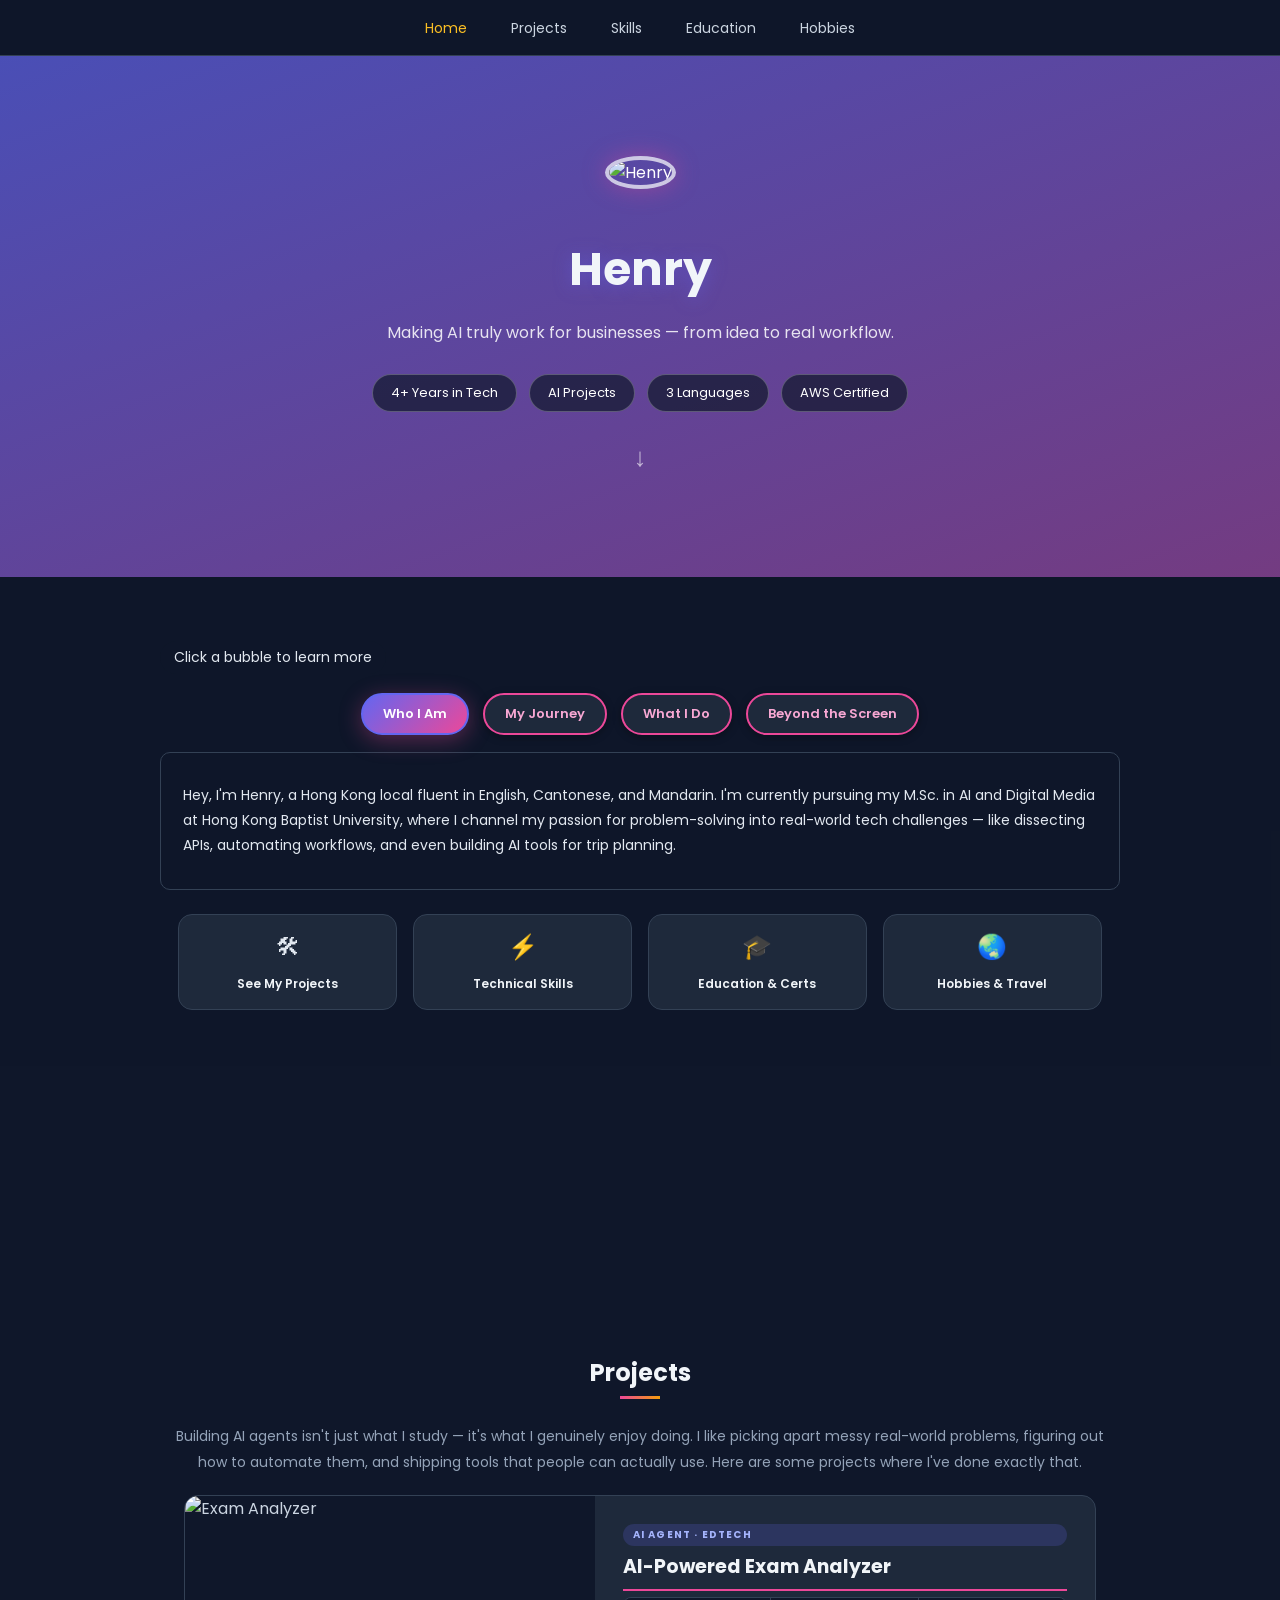
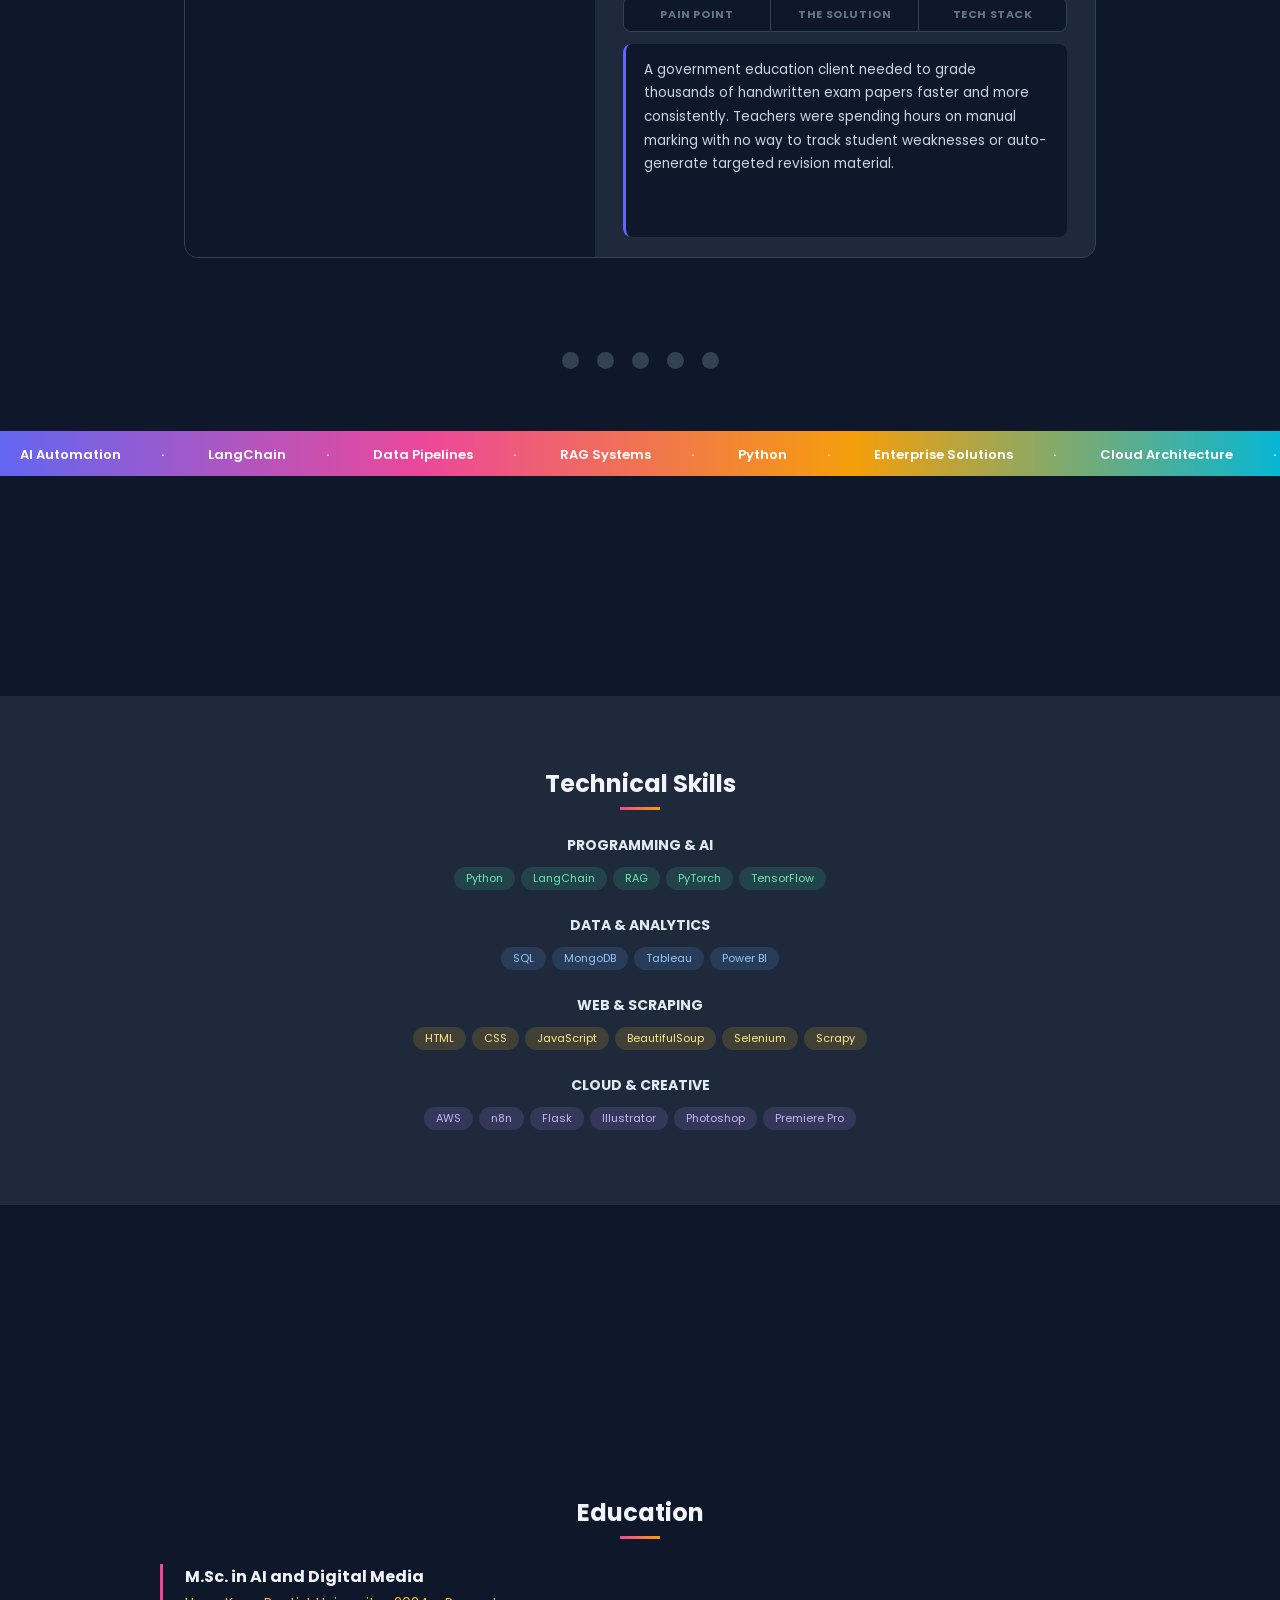
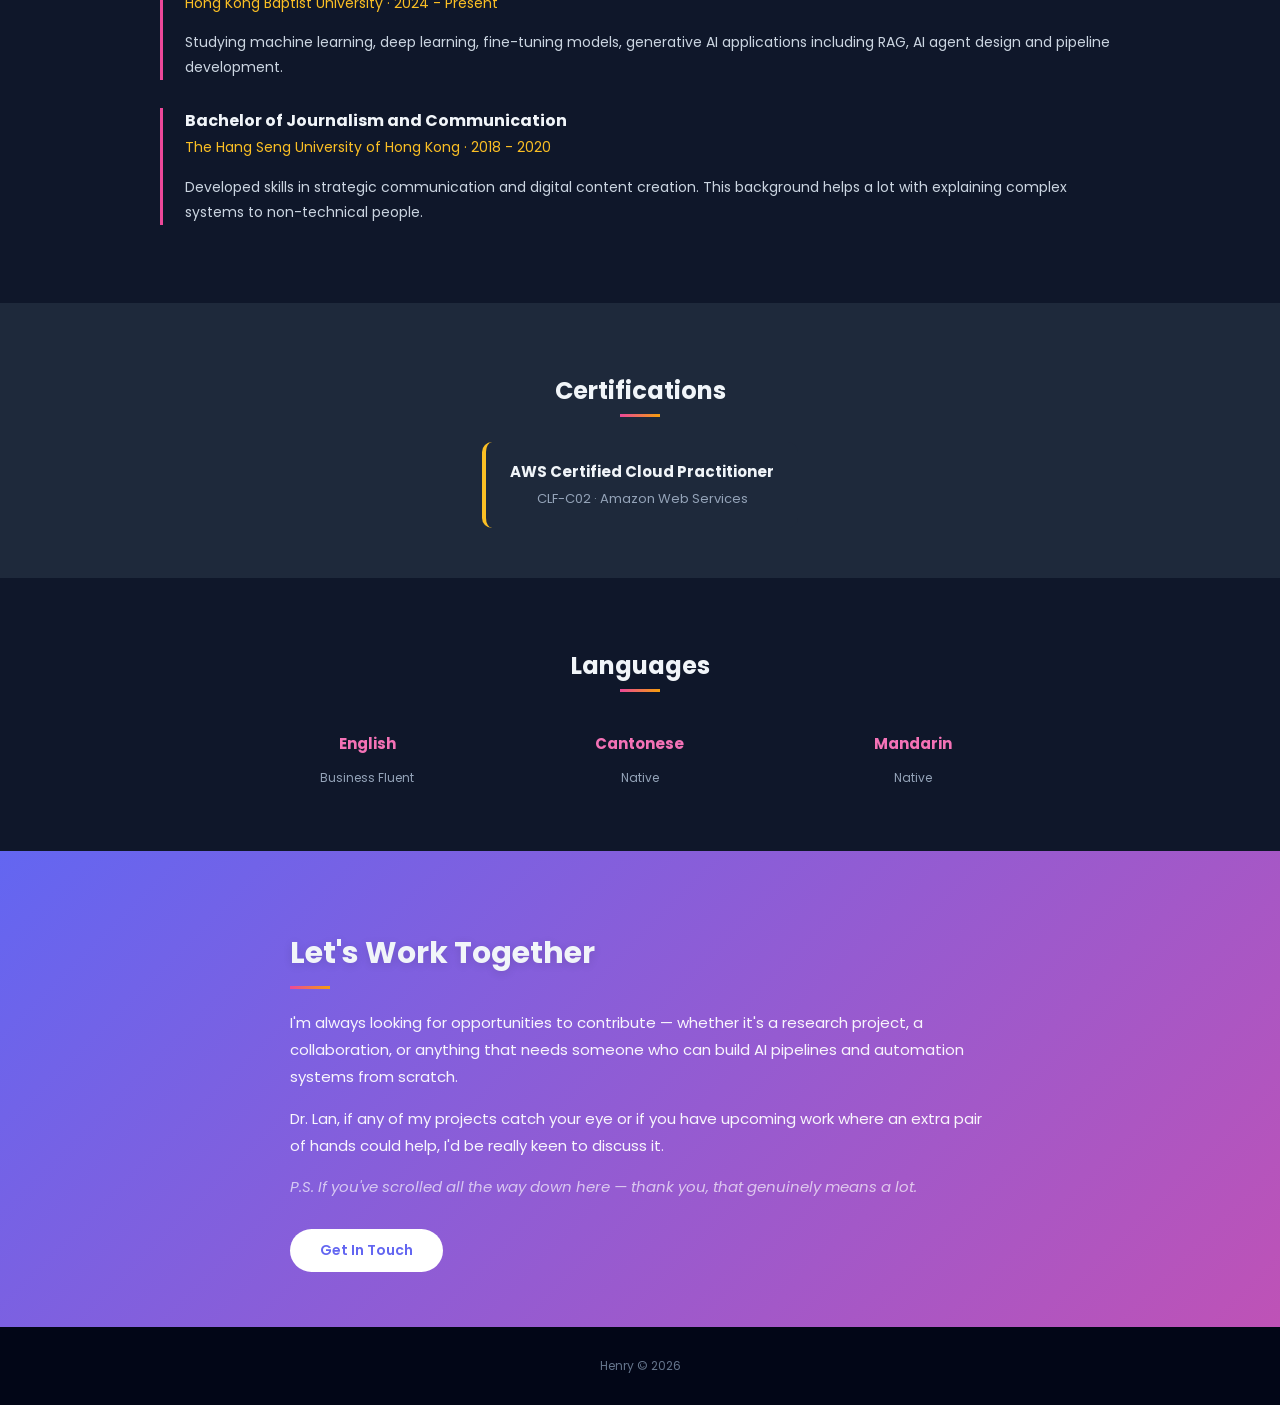
==== index.html @ e1df0054 "Add files via upload" ====
<!DOCTYPE html>
<html lang="en">
<head>
    <meta charset="UTF-8">
    <meta name="viewport" content="width=device-width, initial-scale=1.0">
    <title>Henry - Portfolio</title>
    <link rel="stylesheet" href="https://fonts.googleapis.com/css?family=Poppins:400,600">
    <link rel="stylesheet" href="style.css">
</head>
<body>

<nav class="topnav">
    <a href="#top" class="active">Home</a>
    <a href="#projects">Projects</a>
    <a href="#skills">Skills</a>
    <a href="#education">Education</a>
    <a href="hobby.html">Hobbies</a>
</nav>

<div class="hero" id="top">
    <video autoplay muted loop playsinline class="hero-video">
        <source src="https://assets.mixkit.co/videos/31534/31534-720.mp4" type="video/mp4">
    </video>
    <div class="hero-overlay">
        <img src="images/profile.png" alt="Henry" class="hero-photo slide-up">
        <h1 class="slide-up">Henry</h1>
        <p class="tagline slide-up delay-1">Making AI truly work for businesses &mdash; from idea to real workflow.</p>
        <div class="hero-stats slide-up delay-2">
            <span>4+ Years in Tech</span>
            <span>AI Projects</span>
            <span>3 Languages</span>
            <span>AWS Certified</span>
        </div>
        <div class="scroll-hint slide-up delay-2">&darr;</div>
    </div>
</div>

<div class="section about-bg" style="background-image: url('images/okinawa-ocean-hd.jpg')">
    <div class="wrap">
        <p class="about-hint">Click a bubble to learn more</p>

        <input type="radio" name="about-tab" id="tab-who" checked class="about-radio">
        <input type="radio" name="about-tab" id="tab-journey" class="about-radio">
        <input type="radio" name="about-tab" id="tab-now" class="about-radio">
        <input type="radio" name="about-tab" id="tab-travel" class="about-radio">

        <div class="about-bubbles">
            <label for="tab-who" class="about-bubble">Who I Am</label>
            <label for="tab-journey" class="about-bubble">My Journey</label>
            <label for="tab-now" class="about-bubble">What I Do</label>
            <label for="tab-travel" class="about-bubble">Beyond the Screen</label>
        </div>

        <div class="about-panels">
            <div class="about-panel" id="panel-who">
                <p>Hey, I'm Henry, a Hong Kong local fluent in English, Cantonese, and
                Mandarin. I'm currently pursuing my M.Sc. in AI and Digital Media at Hong
                Kong Baptist University, where I channel my passion for problem-solving into
                real-world tech challenges &mdash; like dissecting APIs, automating workflows,
                and even building AI tools for trip planning.</p>
            </div>
            <div class="about-panel" id="panel-journey">
                <p>I started my career in digital marketing, spending several years
                working on campaigns, data analytics, and content strategy. But somewhere
                along the way, I realised the part I enjoyed most wasn't the marketing
                itself &mdash; it was the data, the automation, and the tools behind it.</p>
                <p>That curiosity turned into a real passion. I decided to make the switch
                and committed to studying tech seriously. I taught myself Python, started
                building data pipelines and chatbots, and eventually moved into roles where
                I was developing automation tools, API integrations, and LLM-based systems
                for real businesses. It wasn't an easy transition, but it felt right.</p>
            </div>
            <div class="about-panel" id="panel-now">
                <p>Today, I focus on making AI actually work inside businesses &mdash; not just
                prototypes that look good in a demo, but real tools that fit into existing
                workflows. I have hands-on experience with multi-source data acquisition,
                API orchestration, RAG pipelines, and deploying at scale on the cloud.</p>
            </div>
            <div class="about-panel" id="panel-travel">
                <p>Travelling is one of the things that keeps me going. I love getting
                lost in a new city, trying food I can't pronounce, and just soaking in how
                different life looks somewhere else. I've explored Paris, London, Okinawa,
                and cities all across Japan &mdash; each trip gives me a fresh perspective
                and honestly, some of my best project ideas have hit me while wandering
                around a place I've never been before.</p>
            </div>
        </div>

        <div class="quick-links">
            <a href="#projects" class="quick-link">
                <span class="quick-icon">&#128736;</span>
                <span class="quick-title">See My Projects</span>
            </a>
            <a href="#skills" class="quick-link">
                <span class="quick-icon">&#9889;</span>
                <span class="quick-title">Technical Skills</span>
            </a>
            <a href="#education" class="quick-link">
                <span class="quick-icon">&#127891;</span>
                <span class="quick-title">Education &amp; Certs</span>
            </a>
            <a href="hobby.html" class="quick-link">
                <span class="quick-icon">&#127759;</span>
                <span class="quick-title">Hobbies &amp; Travel</span>
            </a>
        </div>
    </div>
</div>

<div class="parallax" style="background-image: url('images/okinawa-ocean-hd.jpg')"></div>

<div class="section" id="projects">
    <div class="wrap">
        <h2>Projects</h2>
        <div class="line"></div>
        <p style="text-align: center; margin-bottom: 20px; color: #94a3b8;">Building AI agents isn't just what I study &mdash; it's what I genuinely enjoy doing.
        I like picking apart messy real-world problems, figuring out how to automate them, and
        shipping tools that people can actually use. Here are some projects where I've done exactly that.</p>

        <input type="radio" name="proj" id="proj-1" class="slide-radio">
        <input type="radio" name="proj" id="proj-2" class="slide-radio">
        <input type="radio" name="proj" id="proj-3" class="slide-radio">
        <input type="radio" name="proj" id="proj-4" class="slide-radio">
        <input type="radio" name="proj" id="proj-5" class="slide-radio">

        <div class="slider-wrap">
            <div class="slider-track">

                <div class="slide">
                    <div class="slide-inner">
                        <img src="images/project-exam.png" class="slide-img" alt="Exam Analyzer">
                        <div class="slide-text">
                            <span class="proj-category cat-agent">AI Agent &middot; EdTech</span>
                            <h3>AI-Powered Exam Analyzer</h3>
                            <input type="radio" name="exam-part" id="exam-p1" class="part-radio">
                            <input type="radio" name="exam-part" id="exam-p2" class="part-radio">
                            <input type="radio" name="exam-part" id="exam-p3" class="part-radio">
                            <div class="part-tabs">
                                <label for="exam-p1" class="part-tab">Pain Point</label>
                                <label for="exam-p2" class="part-tab">The Solution</label>
                                <label for="exam-p3" class="part-tab">Tech Stack</label>
                            </div>
                            <div class="part-wrap">
                                <div class="part-track">
                                    <div class="part-slide"><p>A government education client needed to grade thousands of handwritten exam papers faster and more consistently. Teachers were spending hours on manual marking with no way to track student weaknesses or auto-generate targeted revision material.</p></div>
                                    <div class="part-slide"><p>Built a multi-agent pipeline using Llama 3.2 Vision for OCR on handwritten answers and NVIDIA Nemotron for reasoning-based rubric evaluation. Designed a RAG retrieval layer with ChromaDB and LangChain to power a question generator that uses K-means clustering (scikit-learn) to identify weak topics and produce personalised remedial papers automatically via a Streamlit dashboard.</p></div>
                                    <div class="part-slide"><div class="pill-list"><span class="pill">Python</span><span class="pill">Nemotron</span><span class="pill">Llama 3.2 Vision</span><span class="pill">LangChain</span><span class="pill">ChromaDB</span><span class="pill">scikit-learn</span><span class="pill">Streamlit</span></div></div>
                                </div>
                            </div>
                        </div>
                    </div>
                </div>

                <div class="slide">
                    <div class="slide-inner">
                        <img src="images/project-ads.png" class="slide-img" alt="Ad Platform">
                        <div class="slide-text">
                            <span class="proj-category cat-data">RAG Chatbot &middot; MarTech</span>
                            <h3>Ad Intelligence Platform</h3>
                            <input type="radio" name="ads-part" id="ads-p1" class="part-radio">
                            <input type="radio" name="ads-part" id="ads-p2" class="part-radio">
                            <input type="radio" name="ads-part" id="ads-p3" class="part-radio">
                            <div class="part-tabs">
                                <label for="ads-p1" class="part-tab">Pain Point</label>
                                <label for="ads-p2" class="part-tab">The Solution</label>
                                <label for="ads-p3" class="part-tab">Tech Stack</label>
                            </div>
                            <div class="part-wrap">
                                <div class="part-track">
                                    <div class="part-slide"><p>A digital marketing team was spending hours manually pulling campaign reports from Meta Ads Manager. They had no quick way to check performance, compare week-over-week metrics, or get alerted when a campaign started underperforming.</p></div>
                                    <div class="part-slide"><p>Built a Flask-based chatbot powered by Llama 3.1 that lets marketers query ad data in plain English. APScheduler fetches from Meta's Graph API on a recurring schedule, ChromaDB stores and indexes the data, and NVIDIA Reranker sharpens retrieval accuracy. Integrated n8n for workflow orchestration and a Telegram bot via python-telegram-bot for real-time alerts when KPIs cross thresholds.</p></div>
                                    <div class="part-slide"><div class="pill-list"><span class="pill">Python</span><span class="pill">Flask</span><span class="pill">Llama 3.1</span><span class="pill">ChromaDB</span><span class="pill">APScheduler</span><span class="pill">Meta Graph API</span><span class="pill">n8n</span><span class="pill">Telegram Bot</span><span class="pill">NVIDIA Reranker</span></div></div>
                                </div>
                            </div>
                        </div>
                    </div>
                </div>

                <div class="slide">
                    <div class="slide-inner">
                        <img src="images/project-travel.png" class="slide-img" alt="Travel Planner">
                        <div class="slide-text">
                            <span class="proj-category cat-app">AI Agent &middot; Travel</span>
                            <h3>AI Travel Planner</h3>
                            <input type="radio" name="travel-part" id="travel-p1" class="part-radio">
                            <input type="radio" name="travel-part" id="travel-p2" class="part-radio">
                            <input type="radio" name="travel-part" id="travel-p3" class="part-radio">
                            <div class="part-tabs">
                                <label for="travel-p1" class="part-tab">Pain Point</label>
                                <label for="travel-p2" class="part-tab">The Solution</label>
                                <label for="travel-p3" class="part-tab">Tech Stack</label>
                            </div>
                            <div class="part-wrap">
                                <div class="part-track">
                                    <div class="part-slide"><p>Travellers planning multi-city trips had to juggle transport schedules, weather forecasts, cultural events, and personal preferences across dozens of tabs &mdash; an overwhelming and error-prone process with no unified tool to bring it all together.</p></div>
                                    <div class="part-slide"><p>Built a Streamlit-based AI planner with a LangChain ReAct agent and OpenAI GPT-4o that auto-pulls real-time data from Google Maps API, OpenWeatherMap, and Skyscanner. BeautifulSoup scrapes local blogs for hidden tips. A ChromaDB-backed RAG workflow stores user preferences and refines itineraries through multi-turn chat. Born from my own love of travel.</p></div>
                                    <div class="part-slide"><div class="pill-list"><span class="pill">Python</span><span class="pill">LangChain ReAct</span><span class="pill">GPT-4o</span><span class="pill">Google Maps API</span><span class="pill">OpenWeatherMap</span><span class="pill">ChromaDB</span><span class="pill">Streamlit</span><span class="pill">BeautifulSoup</span></div></div>
                                </div>
                            </div>
                        </div>
                    </div>
                </div>

                <div class="slide">
                    <div class="slide-inner">
                        <img src="images/project-market.png" class="slide-img" alt="Market Engine">
                        <div class="slide-text">
                            <span class="proj-category cat-pipeline">Data Pipeline &middot; Analytics</span>
                            <h3>Market Intelligence Engine</h3>
                            <input type="radio" name="market-part" id="market-p1" class="part-radio">
                            <input type="radio" name="market-part" id="market-p2" class="part-radio">
                            <input type="radio" name="market-part" id="market-p3" class="part-radio">
                            <div class="part-tabs">
                                <label for="market-p1" class="part-tab">Pain Point</label>
                                <label for="market-p2" class="part-tab">The Solution</label>
                                <label for="market-p3" class="part-tab">Tech Stack</label>
                            </div>
                            <div class="part-wrap">
                                <div class="part-track">
                                    <div class="part-slide"><p>A product team needed to track fast-moving consumer trends across social media, forums, and news &mdash; but manually monitoring dozens of sources produced unstructured noise that was impossible to act on in time.</p></div>
                                    <div class="part-slide"><p>Built a parallel monitoring engine using Python asyncio and ThreadPool to fetch from 7 sources including Reddit (PRAW), Google Trends (pytrends), and news RSS feeds. An LLM-based NER pipeline (spaCy + GPT-4o) extracts entities, FAISS handles semantic deduplication via cosine similarity, and a custom TF-IDF ranking algorithm surfaces actionable insights into a Streamlit dashboard with scheduled Slack/email digests.</p></div>
                                    <div class="part-slide"><div class="pill-list"><span class="pill">Python</span><span class="pill">asyncio</span><span class="pill">PRAW (Reddit)</span><span class="pill">pytrends</span><span class="pill">spaCy</span><span class="pill">GPT-4o</span><span class="pill">FAISS</span><span class="pill">Streamlit</span><span class="pill">Slack API</span></div></div>
                                </div>
                            </div>
                        </div>
                    </div>
                </div>

                <div class="slide">
                    <div class="slide-inner">
                        <img src="images/project-handwriting.png" class="slide-img" alt="Handwriting Analyzer">
                        <div class="slide-text">
                            <span class="proj-category cat-agent">AI Agent &middot; EdTech</span>
                            <h3>Chinese Handwriting Analyzer</h3>
                            <input type="radio" name="hw-part" id="hw-p1" class="part-radio">
                            <input type="radio" name="hw-part" id="hw-p2" class="part-radio">
                            <input type="radio" name="hw-part" id="hw-p3" class="part-radio">
                            <div class="part-tabs">
                                <label for="hw-p1" class="part-tab">Pain Point</label>
                                <label for="hw-p2" class="part-tab">The Solution</label>
                                <label for="hw-p3" class="part-tab">Tech Stack</label>
                            </div>
                            <div class="part-wrap">
                                <div class="part-track">
                                    <div class="part-slide"><p>Teachers grading Traditional Chinese handwritten compositions spend hours identifying character errors manually. Existing OCR tools struggle with shape-similar characters (e.g. &#26410;/&#26411;, &#24049;/&#24050;/&#24051;) and provide inconsistent results across runs &mdash; making them unreliable for formal grading.</p></div>
                                    <div class="part-slide"><p>Built an end-to-end pipeline using PaddleOCR v5 with OpenCV preprocessing for layout detection and character recognition (93.29% accuracy). Fine-tuned a ResNet34 CNN with Center Loss on 79,760 synthetic images as a second-pass visual verifier for shape-similar characters (81.6% accuracy). Integrated GPT-4.1 API for context-aware spelling correction with batched validation, cutting API calls by 80% and RAM from ~553 MB to ~192 MB. Deterministic grading via temperature=0 ensures reproducible results. Generates PDF reports with teacher feedback.</p></div>
                                    <div class="part-slide"><div class="pill-list"><span class="pill">Python</span><span class="pill">PaddleOCR v5</span><span class="pill">PyTorch</span><span class="pill">ResNet34</span><span class="pill">OpenCV</span><span class="pill">GPT-4.1</span><span class="pill">Streamlit</span><span class="pill">FastAPI</span><span class="pill">ReportLab</span></div></div>
                                </div>
                            </div>
                        </div>
                    </div>
                </div>

            </div>
        </div>

        <div class="slider-dots">
            <label for="proj-1" class="dot"></label>
            <label for="proj-2" class="dot"></label>
            <label for="proj-3" class="dot"></label>
            <label for="proj-4" class="dot"></label>
            <label for="proj-5" class="dot"></label>
        </div>
    </div>
</div>

<div class="marquee">
    <div class="marquee-track">
        <span>AI Automation</span><span>&middot;</span>
        <span>LangChain</span><span>&middot;</span>
        <span>Data Pipelines</span><span>&middot;</span>
        <span>RAG Systems</span><span>&middot;</span>
        <span>Python</span><span>&middot;</span>
        <span>Enterprise Solutions</span><span>&middot;</span>
        <span>Cloud Architecture</span><span>&middot;</span>
        <span>AI Automation</span><span>&middot;</span>
        <span>LangChain</span><span>&middot;</span>
        <span>Data Pipelines</span><span>&middot;</span>
        <span>RAG Systems</span><span>&middot;</span>
        <span>Python</span><span>&middot;</span>
        <span>Enterprise Solutions</span><span>&middot;</span>
        <span>Cloud Architecture</span><span>&middot;</span>
    </div>
</div>

<div class="parallax" style="background-image: url('images/japan-garden-hd.jpg')"></div>

<div class="section section-dark" id="skills">
    <div class="wrap">
        <h2>Technical Skills</h2>
        <div class="line"></div>
        <div class="skill-group">
            <h3>Programming & AI</h3>
            <span class="pill green">Python</span>
            <span class="pill green">LangChain</span>
            <span class="pill green">RAG</span>
            <span class="pill green">PyTorch</span>
            <span class="pill green">TensorFlow</span>
        </div>
        <div class="skill-group">
            <h3>Data & Analytics</h3>
            <span class="pill blue">SQL</span>
            <span class="pill blue">MongoDB</span>
            <span class="pill blue">Tableau</span>
            <span class="pill blue">Power BI</span>
        </div>
        <div class="skill-group">
            <h3>Web & Scraping</h3>
            <span class="pill amber">HTML</span>
            <span class="pill amber">CSS</span>
            <span class="pill amber">JavaScript</span>
            <span class="pill amber">BeautifulSoup</span>
            <span class="pill amber">Selenium</span>
            <span class="pill amber">Scrapy</span>
        </div>
        <div class="skill-group">
            <h3>Cloud & Creative</h3>
            <span class="pill purple">AWS</span>
            <span class="pill purple">n8n</span>
            <span class="pill purple">Flask</span>
            <span class="pill purple">Illustrator</span>
            <span class="pill purple">Photoshop</span>
            <span class="pill purple">Premiere Pro</span>
        </div>
    </div>
</div>

<div class="parallax" style="background-image: url('images/tower-bridge-hd.jpg')"></div>

<div class="section" id="education">
    <div class="wrap">
        <h2>Education</h2>
        <div class="line"></div>
        <div class="timeline-item">
            <h3>M.Sc. in AI and Digital Media</h3>
            <p class="time">Hong Kong Baptist University &middot; 2024 - Present</p>
            <p>Studying machine learning, deep learning, fine-tuning models, generative AI
            applications including RAG, AI agent design and pipeline development.</p>
        </div>
        <div class="timeline-item">
            <h3>Bachelor of Journalism and Communication</h3>
            <p class="time">The Hang Seng University of Hong Kong &middot; 2018 - 2020</p>
            <p>Developed skills in strategic communication and digital content creation. This
            background helps a lot with explaining complex systems to non-technical people.</p>
        </div>
    </div>
</div>

<div class="section section-dark">
    <div class="wrap">
        <h2>Certifications</h2>
        <div class="line"></div>
        <div style="text-align: center">
            <div class="cert-card">
                <h3>AWS Certified Cloud Practitioner</h3>
                <p>CLF-C02 &middot; Amazon Web Services</p>
            </div>
        </div>
    </div>
</div>

<div class="section">
    <div class="wrap">
        <h2>Languages</h2>
        <div class="line"></div>
        <div class="lang-row">
            <div class="lang-item">
                <h3>English</h3>
                <p>Business Fluent</p>
            </div>
            <div class="lang-item">
                <h3>Cantonese</h3>
                <p>Native</p>
            </div>
            <div class="lang-item">
                <h3>Mandarin</h3>
                <p>Native</p>
            </div>
        </div>
    </div>
</div>

<div class="contact-section">
    <div class="contact-inner">
        <h2>Let's Work Together</h2>
        <div class="line"></div>
        <p>I'm always looking for opportunities to contribute &mdash; whether it's a research
        project, a collaboration, or anything that needs someone who can build AI pipelines
        and automation systems from scratch.</p>
        <p>Dr. Lan, if any of my projects catch your eye or if you have upcoming work
        where an extra pair of hands could help, I'd be really keen to discuss it.</p>
        <p class="thanks-note">P.S. If you've scrolled all the way down here &mdash; thank you, that genuinely means a lot.</p>
        <a href="mailto:24491829@life.hkbu.edu.hk" class="cta-btn">Get In Touch</a>
    </div>
</div>

<footer class="footer">
    <p>Henry &copy; 2026</p>
</footer>

</body>
</html>
---- style.css ----
html {
    scroll-behavior: smooth;
}

body {
    font-family: 'Poppins', sans-serif;
    margin: 0;
    background-color: #0f172a;
    color: #cbd5e1;
}

h1, h2, h3 {
    color: #f1f5f9;
}

a {
    color: #f472b6;
}

@keyframes fadeInUp {
    from { opacity: 0; transform: translateY(20px); }
    to { opacity: 1; transform: translateY(0); }
}

@keyframes gradient-shift {
    0% { background-position: 0% 50%; }
    50% { background-position: 100% 50%; }
    100% { background-position: 0% 50%; }
}


.topnav {
    position: sticky;
    top: 0;
    background: rgba(15,23,42,0.95);
    text-align: center;
    padding: 15px 0;
    z-index: 10;
    border-bottom: 1px solid #334155;
}

.topnav a {
    color: #cbd5e1;
    text-decoration: none;
    padding: 10px 20px;
    font-size: 14px;
    transition: 0.3s;
}

.topnav a:hover {
    color: #f472b6;
}

.topnav a.active {
    color: #fbbf24;
}

.hero {
    position: relative;
    overflow: hidden;
}

.hero-video {
    position: absolute;
    top: 0;
    left: 0;
    width: 100%;
    height: 100%;
    object-fit: cover;
}

.hero-overlay {
    position: relative;
    background: linear-gradient(160deg, rgba(99,102,241,0.7), rgba(236,72,153,0.55), rgba(245,158,11,0.4));
    background-size: 300% 300%;
    animation: gradient-shift 8s ease infinite;
    text-align: center;
    padding: 100px 30px;
    color: #fff;
}

.hero-photo {
    width: 120px;
    height: 120px;
    border-radius: 50%;
    object-fit: cover;
    border: 4px solid rgba(255,255,255,0.7);
    box-shadow: 0 0 25px rgba(236,72,153,0.4);
    margin-bottom: 15px;
}

.hero h1 {
    font-size: 46px;
    margin-bottom: 5px;
    text-shadow: 0 2px 18px rgba(99,102,241,0.4);
}

.hero .tagline {
    font-size: 16px;
    color: rgba(255,255,255,0.85);
    margin-bottom: 25px;
}

.hero-stats span {
    display: inline-block;
    background-color: rgba(15,23,42,0.7);
    color: #fff;
    padding: 8px 18px;
    border-radius: 20px;
    font-size: 13px;
    margin: 4px;
    border: 1px solid rgba(255,255,255,0.25);
    transition: 0.3s;
}

.hero-stats span:hover {
    background-color: rgba(236,72,153,0.6);
    transform: translateY(-2px);
}

@keyframes slide-up {
    from { transform: translateY(35px); opacity: 0; }
    to { transform: translateY(0); opacity: 1; }
}

@keyframes bounce-down {
    0%, 100% { transform: translateY(0); }
    50% { transform: translateY(10px); }
}

.scroll-hint {
    display: inline-block;
    margin-top: 22px;
    font-size: 26px;
    color: rgba(255,255,255,0.6);
    animation: bounce-down 1.8s ease-in-out infinite;
}

.quick-links {
    text-align: center;
    margin-top: 18px;
}

.quick-link {
    display: inline-block;
    background: #1e293b;
    border: 1px solid #334155;
    border-radius: 14px;
    padding: 14px 22px;
    margin: 6px;
    text-align: center;
    text-decoration: none;
    color: #e2e8f0;
    transition: 0.3s;
    vertical-align: top;
    width: 18%;
}

.quick-link:hover {
    transform: translateY(-4px);
    box-shadow: 0 8px 24px rgba(236,72,153,0.2);
    border-color: #ec4899;
    color: #f472b6;
}

.quick-icon {
    display: block;
    font-size: 24px;
    margin-bottom: 6px;
}

.quick-title {
    font-size: 12px;
    color: #f1f5f9;
    font-weight: 600;
}

.slide-up {
    animation: slide-up 0.9s ease forwards;
}

.delay-1 {
    opacity: 0;
    animation-delay: 0.25s;
}

.delay-2 {
    opacity: 0;
    animation-delay: 0.5s;
}

@keyframes scroll-left {
    from { transform: translateX(0); }
    to { transform: translateX(-50%); }
}

.marquee {
    overflow: hidden;
    white-space: nowrap;
    background: linear-gradient(90deg, #6366f1, #ec4899, #f59e0b, #06b6d4);
    padding: 10px 0;
}

.marquee-track {
    display: inline-block;
    animation: scroll-left 25s linear infinite;
}

.marquee-track span {
    font-size: 13px;
    color: #fff;
    font-weight: 600;
    padding: 0 20px;
}

.parallax {
    background-attachment: fixed;
    background-position: center;
    background-size: cover;
    height: 220px;
}

.section {
    padding: 50px 0;
}

.section-dark {
    background-color: #1e293b;
}

.wrap {
    max-width: 960px;
    margin: 0 auto;
    padding: 0 30px;
}

.section h2 {
    text-align: center;
    margin-bottom: 6px;
    font-size: 24px;
}

.line {
    width: 40px;
    height: 3px;
    background: linear-gradient(90deg, #ec4899, #f59e0b);
    margin: 0 auto 25px auto;
}

.section p {
    line-height: 1.8;
    font-size: 14px;
}

.about-bg {
    background-size: cover;
    background-position: center;
    background-attachment: fixed;
    position: relative;
}

.about-bg::before {
    content: '';
    position: absolute;
    top: 0;
    left: 0;
    right: 0;
    bottom: 0;
    background: rgba(15,23,42,0.88);
}

.about-bg .wrap {
    position: relative;
}

.about-row {
    text-align: center;
}

.about-photo {
    display: inline-block;
    width: 150px;
    height: 150px;
    border-radius: 50%;
    border: 3px solid #ec4899;
    object-fit: cover;
    margin-bottom: 15px;
    transition: 0.4s;
}

.about-photo:hover {
    box-shadow: 0 5px 25px rgba(236,72,153,0.35);
}

.about-hint {
    font-size: 13px;
    color: #e2e8f0;
    text-align: center;
    background: rgba(15,23,42,0.7);
    display: inline-block;
    padding: 4px 14px;
    border-radius: 20px;
    margin-bottom: 14px;
}

.about-radio {
    display: none;
}

.about-bubbles {
    text-align: center;
    margin-bottom: 12px;
}

.about-bubble {
    display: inline-block;
    padding: 9px 20px;
    margin: 5px;
    border-radius: 25px;
    font-size: 13px;
    cursor: pointer;
    background: #1e293b;
    color: #f9a8d4;
    font-weight: 600;
    border: 2px solid #ec4899;
    box-shadow: 0 2px 8px rgba(0,0,0,0.3);
    transition: 0.3s;
}

.about-bubble:hover {
    background-color: rgba(236,72,153,0.22);
    transform: translateY(-3px);
    box-shadow: 0 5px 18px rgba(236,72,153,0.2);
}

#tab-who:checked ~ .about-bubbles label[for="tab-who"],
#tab-journey:checked ~ .about-bubbles label[for="tab-journey"],
#tab-now:checked ~ .about-bubbles label[for="tab-now"],
#tab-travel:checked ~ .about-bubbles label[for="tab-travel"] {
    background: linear-gradient(135deg, #6366f1, #ec4899);
    color: #fff;
    border-color: #6366f1;
    box-shadow: 0 5px 22px rgba(236,72,153,0.35);
}

.about-panel {
    display: none;
    text-align: left;
    animation: fadeInUp 0.4s ease;
    background: rgba(15,23,42,0.9);
    padding: 16px 22px;
    border-radius: 10px;
    border: 1px solid #334155;
    color: #e2e8f0;
    line-height: 1.7;
    font-size: 13.5px;
    margin-bottom: 4px;
}

#tab-who:checked ~ .about-panels #panel-who,
#tab-journey:checked ~ .about-panels #panel-journey,
#tab-now:checked ~ .about-panels #panel-now,
#tab-travel:checked ~ .about-panels #panel-travel {
    display: block;
}

.preview-row {
    text-align: center;
    margin-top: 20px;
}

.preview-card {
    display: inline-block;
    width: 46%;
    margin: 1.5%;
    position: relative;
    overflow: hidden;
    border-radius: 12px;
    vertical-align: top;
}

.preview-card img {
    width: 100%;
    display: block;
    transition: 0.5s;
}

.preview-card:hover img {
    transform: scale(1.06);
    filter: brightness(0.6);
}

.preview-info {
    position: absolute;
    bottom: 0;
    left: 0;
    right: 0;
    background: linear-gradient(transparent, rgba(30,27,75,0.92));
    padding: 50px 20px 20px 20px;
    color: #fff;
}

.preview-info h3 {
    margin-bottom: 6px;
    font-size: 18px;
}

.preview-info p {
    font-size: 13px;
    color: rgba(255,255,255,0.75);
    margin-bottom: 8px;
    line-height: 1.5;
}

.preview-link {
    color: #fbbf24;
    text-decoration: none;
    font-size: 13px;
    font-weight: 600;
    transition: 0.3s;
}

.preview-link:hover {
    color: #fde68a;
}

/* project carousel using hidden radio buttons */
.slide-radio {
    display: none;
}

.slider-wrap {
    overflow: hidden;
    max-width: 920px;
    margin: 0 auto;
    border-radius: 14px;
}

.slider-track {
    display: flex;
    animation: auto-slide 60s infinite;
    transition: transform 0.6s ease;
}

.slider-wrap:hover .slider-track {
    animation-play-state: paused;
}

.slider-wrap:hover .part-track {
    animation-play-state: paused;
}

#proj-1:checked ~ .slider-wrap .slider-track { animation: none; transform: translateX(0); }
#proj-2:checked ~ .slider-wrap .slider-track { animation: none; transform: translateX(-100%); }
#proj-3:checked ~ .slider-wrap .slider-track { animation: none; transform: translateX(-200%); }
#proj-4:checked ~ .slider-wrap .slider-track { animation: none; transform: translateX(-300%); }
#proj-5:checked ~ .slider-wrap .slider-track { animation: none; transform: translateX(-400%); }

@keyframes auto-slide {
    0%, 16%  { transform: translateX(0); }
    20%, 36% { transform: translateX(-100%); }
    40%, 56% { transform: translateX(-200%); }
    60%, 76% { transform: translateX(-300%); }
    80%, 96% { transform: translateX(-400%); }
    100%     { transform: translateX(0); }
}

.slide {
    min-width: 100%;
    box-sizing: border-box;
}

.slide-inner {
    display: flex;
    background: #1e293b;
    border-radius: 14px;
    overflow: hidden;
    border: 1px solid #334155;
    margin: 0 4px;
    min-height: 360px;
}

.slide-img {
    width: 45%;
    height: auto;
    min-height: 360px;
    object-fit: cover;
    object-position: top left;
    background-color: #0f172a;
    flex-shrink: 0;
}

.slide-text {
    flex: 1;
    padding: 28px 28px 20px;
    display: flex;
    flex-direction: column;
    justify-content: center;
}

.proj-category {
    display: inline-block;
    font-size: 10px;
    font-weight: 700;
    text-transform: uppercase;
    letter-spacing: 1.2px;
    padding: 3px 10px;
    border-radius: 20px;
    margin-bottom: 6px;
}

.cat-agent {
    background: rgba(99,102,241,0.2);
    color: #a5b4fc;
}

.cat-data {
    background: rgba(236,72,153,0.2);
    color: #f9a8d4;
}

.cat-app {
    background: rgba(16,185,129,0.2);
    color: #6ee7b7;
}

.cat-pipeline {
    background: rgba(245,158,11,0.2);
    color: #fcd34d;
}

.slide-text h3 {
    margin: 0 0 6px;
    font-size: 19px;
    border-bottom: 2px solid #ec4899;
    padding-bottom: 8px;
}

.slide-text p {
    font-size: 13.5px;
    color: #cbd5e1;
    line-height: 1.75;
    margin: 0;
}

.part-radio {
    display: none;
}

.part-tabs {
    display: flex;
    gap: 0;
    margin-bottom: 12px;
    border-radius: 8px;
    overflow: hidden;
    border: 1px solid #334155;
}

.part-tab {
    flex: 1;
    text-align: center;
    padding: 8px 0;
    font-size: 11px;
    font-weight: 700;
    text-transform: uppercase;
    letter-spacing: 0.6px;
    cursor: pointer;
    background: #0f172a;
    color: #64748b;
    border-right: 1px solid #334155;
    transition: 0.3s;
}

.part-tab:last-child {
    border-right: none;
}

.part-tab:hover {
    color: #f472b6;
    background: #1e293b;
}

input[id$="-p1"]:checked ~ .part-tabs .part-tab:nth-child(1),
input[id$="-p2"]:checked ~ .part-tabs .part-tab:nth-child(2),
input[id$="-p3"]:checked ~ .part-tabs .part-tab:nth-child(3) {
    background: linear-gradient(135deg, #6366f1, #ec4899);
    color: #fff;
    box-shadow: 0 2px 8px rgba(236,72,153,0.2);
}

.part-wrap {
    overflow: hidden;
    border-radius: 8px;
}

.part-track {
    display: flex;
    animation: auto-part 12s infinite;
    transition: transform 0.5s ease;
}

.part-wrap:hover .part-track {
    animation-play-state: paused;
}

input[id$="-p1"]:checked ~ .part-wrap .part-track { animation: none; transform: translateX(0); }
input[id$="-p2"]:checked ~ .part-wrap .part-track { animation: none; transform: translateX(-100%); }
input[id$="-p3"]:checked ~ .part-wrap .part-track { animation: none; transform: translateX(-200%); }

@keyframes auto-part {
    0%, 28%  { transform: translateX(0); }
    33%, 61% { transform: translateX(-100%); }
    66%, 94% { transform: translateX(-200%); }
    100%     { transform: translateX(0); }
}

.part-slide {
    min-width: 100%;
    box-sizing: border-box;
    padding: 14px 18px;
    background: #0f172a;
    border-radius: 8px;
    border-left: 3px solid #6366f1;
}

.pill-list {
    margin-top: 4px;
}

.slider-dots {
    text-align: center;
    padding: 22px 0 5px;
}

.dot {
    display: inline-block;
    width: 13px;
    height: 13px;
    border-radius: 50%;
    background: #334155;
    margin: 0 7px;
    cursor: pointer;
    transition: 0.3s;
    border: 2px solid transparent;
}

.dot:hover {
    background: #ec4899;
}

#proj-1:checked ~ .slider-dots .dot:nth-child(1),
#proj-2:checked ~ .slider-dots .dot:nth-child(2),
#proj-3:checked ~ .slider-dots .dot:nth-child(3),
#proj-4:checked ~ .slider-dots .dot:nth-child(4),
#proj-5:checked ~ .slider-dots .dot:nth-child(5) {
    background: #ec4899;
    border-color: #f9a8d4;
    transform: scale(1.3);
}

.card-grid {
    text-align: center;
}

.card {
    display: inline-block;
    width: 46%;
    margin: 1.5%;
    background-color: #1e293b;
    border-radius: 12px;
    overflow: hidden;
    vertical-align: top;
    transition: 0.3s;
    border: 1px solid #334155;
}

.card:hover {
    transform: translateY(-5px);
    box-shadow: 0 10px 30px rgba(236,72,153,0.18);
    border-color: #ec4899;
}

.card img {
    width: 100%;
    height: 200px;
    object-fit: cover;
    object-position: top left;
    display: block;
    background-color: #0f172a;
}

.card-body {
    padding: 18px 20px;
}

.card-body h3 {
    font-size: 16px;
    margin-bottom: 8px;
}

.card-body p {
    font-size: 13px;
    line-height: 1.6;
    margin-bottom: 10px;
}

.pill {
    display: inline-block;
    background-color: rgba(236,72,153,0.15);
    color: #f472b6;
    padding: 3px 12px;
    border-radius: 20px;
    font-size: 11px;
    margin: 3px 1px;
    transition: .3s;
}

.pill:hover {
    color: #fff;
    transform: translateY(-1px);
}

.pill.green {
    background-color: rgba(52,211,153,0.15);
    color: #6ee7b7;
}
.pill.green:hover { background-color: #34d399; }

.pill.blue {
    background-color: rgba(96,165,250,0.15);
    color: #93c5fd;
}
.pill.blue:hover { background-color: #60a5fa; }

.pill.amber {
    background-color: rgba(251,191,36,0.15);
    color: #fde68a;
}
.pill.amber:hover { background-color: #fbbf24; color: #1e1b4b; }

.pill.purple {
    background-color: rgba(167,139,250,0.15);
    color: #c4b5fd;
}
.pill.purple:hover { background-color: #a78bfa; }

.pill.pink {
    background-color: rgba(236,72,153,0.15);
    color: #f9a8d4;
}
.pill.pink:hover { background-color: #ec4899; }

.skill-group {
    margin-bottom: 22px;
    text-align: center;
}

.skill-group h3 {
    font-size: 14px;
    color: #e2e8f0;
    margin-bottom: 8px;
    text-transform: uppercase;
}

.timeline-item {
    border-left: 3px solid #ec4899;
    padding-left: 22px;
    margin-bottom: 28px;
}

.timeline-item h3 {
    font-size: 16px;
    margin-bottom: 2px;
}

.time {
    color: #fbbf24;
    font-size: 12px;
    margin-top: 0;
    margin-bottom: 8px;
}

.cert-card {
    display: inline-block;
    background-color: #1e293b;
    padding: 18px 24px;
    border-radius: 10px;
    border-left: 4px solid #fbbf24;
    transition: 0.3s;
}

.cert-card:hover {
    box-shadow: 0 5px 20px rgba(245,158,11,0.18);
    transform: translateY(-3px);
}

.cert-card h3 {
    font-size: 15px;
    margin: 0 0 4px 0;
}

.cert-card p {
    font-size: 13px;
    color: #94a3b8;
    margin: 0;
}

.lang-row {
    margin-top: 20px;
    text-align: center;
}

.lang-item {
    display: inline-block;
    width: 28%;
    text-align: center;
    vertical-align: top;
    transition: 0.3s;
}

.lang-item:hover {
    transform: translateY(-3px);
}

.lang-item h3 {
    font-size: 15px;
    margin-bottom: 2px;
    color: #f472b6;
}

.lang-item p {
    font-size: 12px;
    color: #94a3b8;
}

.contact-section {
    background: linear-gradient(135deg, #6366f1, #ec4899, #f59e0b);
    background-size: 300% 300%;
    animation: gradient-shift 8s ease infinite;
    padding: 55px 30px;
}

.contact-inner {
    max-width: 700px;
    margin: 0 auto;
}

.contact-section h2 {
    margin-bottom: 8px;
    font-size: 30px;
    text-align: left;
    text-shadow: 0 2px 10px rgba(0,0,0,0.12);
}

.contact-section .line {
    margin: 10px 0 20px 0;
    background-color: rgba(255,255,255,0.5);
}

.contact-section p {
    color: rgba(255,255,255,0.94);
    font-size: 15px;
    line-height: 1.8;
    margin-bottom: 14px;
    text-align: left;
}

.thanks-note {
    font-size: 13px;
    font-style: italic;
    opacity: 0.7;
    margin-top: 6px;
}

.cta-btn {
    display: inline-block;
    background-color: #fff;
    color: #6366f1;
    padding: 11px 30px;
    border-radius: 25px;
    text-decoration: none;
    font-weight: 600;
    font-size: 14px;
    margin-top: 15px;
    transition: 0.3s;
}

.cta-btn:hover {
    background-color: #fbbf24;
    color: #1e1b4b;
    transform: translateY(-3px);
    box-shadow: 0 6px 22px rgba(0,0,0,0.2);
}

.footer {
    background-color: #020617;
    text-align: center;
    padding: 18px;
    font-size: 12px;
    color: #64748b;
}

.experiment-list {
    display: flex;
    flex-direction: column;
    gap: 10px;
    margin-top: 16px;
}

.lesson-toggle {
    display: none;
}

.travel-lessons {
    display: flex;
    flex-direction: column;
    gap: 10px;
}

.lesson-card {
    border-radius: 10px;
    overflow: hidden;
    background: rgba(15,23,42,0.9);
    border: 1px solid #334155;
}

.lesson-header {
    display: flex;
    align-items: center;
    gap: 10px;
    padding: 14px 18px;
    cursor: pointer;
    font-weight: 600;
    font-size: 14px;
    color: #e2e8f0;
    transition: 0.3s;
}

.lesson-header:hover {
    background: rgba(99,102,241,0.1);
    color: #a5b4fc;
}

.lesson-icon {
    font-size: 20px;
}

.lesson-arrow {
    margin-left: auto;
    font-size: 14px;
    color: #64748b;
    transition: transform 0.3s;
}

.lesson-body {
    max-height: 0;
    overflow: hidden;
    transition: max-height 0.4s ease, padding 0.4s ease;
    padding: 0 18px;
}

.lesson-body p {
    font-size: 13px;
    color: #cbd5e1;
    line-height: 1.7;
    margin: 0;
}

.lesson-toggle:checked + .lesson-header + .lesson-body {
    max-height: 200px;
    padding: 0 18px 16px;
}

.lesson-toggle:checked + .lesson-header .lesson-arrow {
    transform: rotate(180deg);
}

.lesson-toggle:checked + .lesson-header {
    color: #a5b4fc;
    background: rgba(99,102,241,0.08);
}

.hobby-img {
    width: 100%;
    border-radius: 10px;
    margin: 12px 0;
    transition: 0.3s;
}

.hobby-img:hover {
    opacity: 0.85;
    transform: scale(1.01);
}

.travel-banner {
    position: relative;
    overflow: hidden;
    height: 340px;
}

.travel-banner img {
    width: 100%;
    height: 100%;
    object-fit: cover;
    filter: brightness(0.55);
}

.travel-banner-text {
    position: absolute;
    bottom: 0;
    left: 0;
    right: 0;
    text-align: center;
    padding: 40px 20px;
    background: linear-gradient(transparent, rgba(30,27,75,0.92));
}

.travel-banner-text h2 {
    font-size: 36px;
    margin-bottom: 4px;
    color: #fff;
    text-shadow: 0 2px 15px rgba(99,102,241,0.4);
}

.travel-banner-text p {
    color: rgba(255,255,255,0.75);
    font-size: 15px;
}

.dest-title {
    color: #f472b6;
    font-size: 16px;
    text-transform: uppercase;
    letter-spacing: 2px;
    margin-top: 30px;
    margin-bottom: 15px;
    padding-left: 12px;
    border-left: 3px solid #fbbf24;
}

.dest-grid {
    text-align: center;
    margin-bottom: 10px;
}

.dest-card {
    display: inline-block;
    width: 46%;
    margin: 6px 1.5%;
    position: relative;
    overflow: hidden;
    border-radius: 10px;
    vertical-align: top;
}

.dest-card img {
    width: 100%;
    height: 220px;
    object-fit: cover;
    display: block;
    transition: 0.5s;
}

.dest-card:hover img {
    transform: scale(1.08);
    filter: brightness(0.65);
}

.dest-overlay {
    position: absolute;
    bottom: 0;
    left: 0;
    right: 0;
    padding: 35px 14px 14px 14px;
    background: linear-gradient(transparent, rgba(0,0,0,0.75));
    opacity: 0;
    transition: 0.4s;
}

.dest-card:hover .dest-overlay {
    opacity: 1;
}

.dest-label {
    display: block;
    color: #fff;
    font-weight: 600;
    font-size: 15px;
}

.dest-location {
    display: block;
    color: #fbbf24;
    font-size: 12px;
    margin-top: 2px;
}

.travel-quote {
    border-left: 3px solid #ec4899;
    padding: 12px 20px;
    margin-top: 30px;
}

.travel-quote p {
    font-style: italic;
    color: #ddd6fe;
    font-size: 14px;
    margin: 0;
}

.hobby-divider {
    background-size: cover;
    background-position: center;
    background-attachment: fixed;
}

.hobby-divider-overlay {
    background: linear-gradient(180deg, rgba(30,27,75,0.6), rgba(99,102,241,0.4), rgba(236,72,153,0.3));
    text-align: center;
    padding: 60px 20px;
}

.hobby-divider-icon {
    display: inline-block;
    width: 44px;
    height: 44px;
    line-height: 44px;
    border: 2px solid rgba(255,255,255,0.6);
    border-radius: 50%;
    color: #fff;
    font-size: 20px;
    transition: 0.3s;
}

.hobby-divider-overlay p {
    color: rgba(255,255,255,0.9);
    font-size: 14px;
    letter-spacing: 2px;
    text-transform: uppercase;
    margin-top: 10px;
}

.back-link {
    text-align: center;
    padding: 30px;
}

.back-link a {
    color: #f472b6;
    text-decoration: none;
    font-size: 15px;
    font-weight: 600;
    transition: 0.3s;
}

.back-link a:hover {
    color: #fbbf24;
}

/* mobile */
@media (max-width: 768px) {
    .hero h1 { font-size: 32px; }
    .hero-overlay { padding: 50px 15px; }
    .hero-stats span { font-size: 11px; padding: 6px 12px; }

    .wrap { padding: 20px 18px; }

    .slide-inner { flex-direction: column; min-height: auto; }
    .slide-img { width: 100%; min-height: 200px; }
    .slide-text { padding: 18px 16px 14px; }
    .slider-wrap { border-radius: 10px; }

    .skill-group { width: auto; display: block; margin: 8px 0; }
    .timeline-item { display: block; }

    .contact-section { padding: 35px 18px; }
    .contact-section h2 { font-size: 22px; }

    .parallax { height: 140px; background-attachment: scroll; }

    .dest-card { width: 90%; margin: 6px auto; display: block; }
    .dest-grid { text-align: center; }
    .travel-banner { height: 200px; }
}

@media (max-width: 480px) {
    .hero h1 { font-size: 26px; }
    .tagline { font-size: 14px; }
    .part-tab { font-size: 9px; padding: 6px 0; }
}
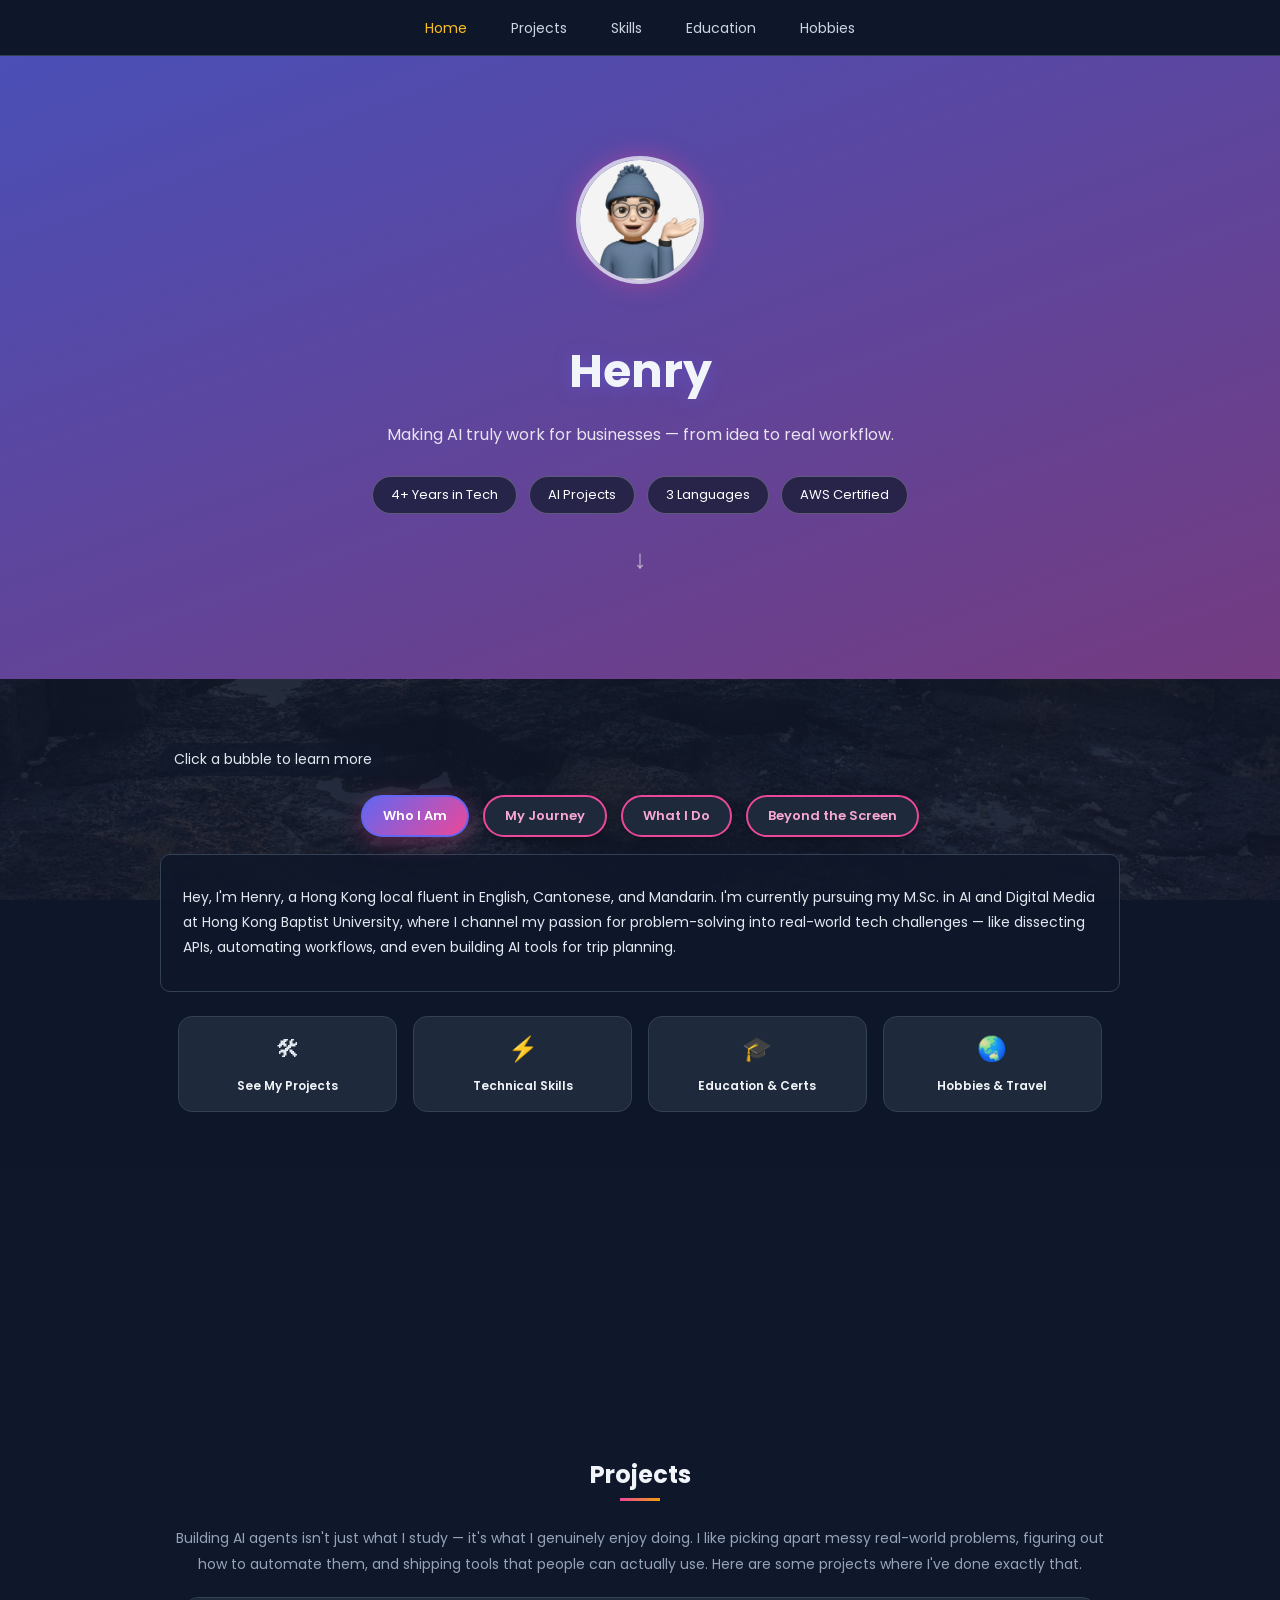
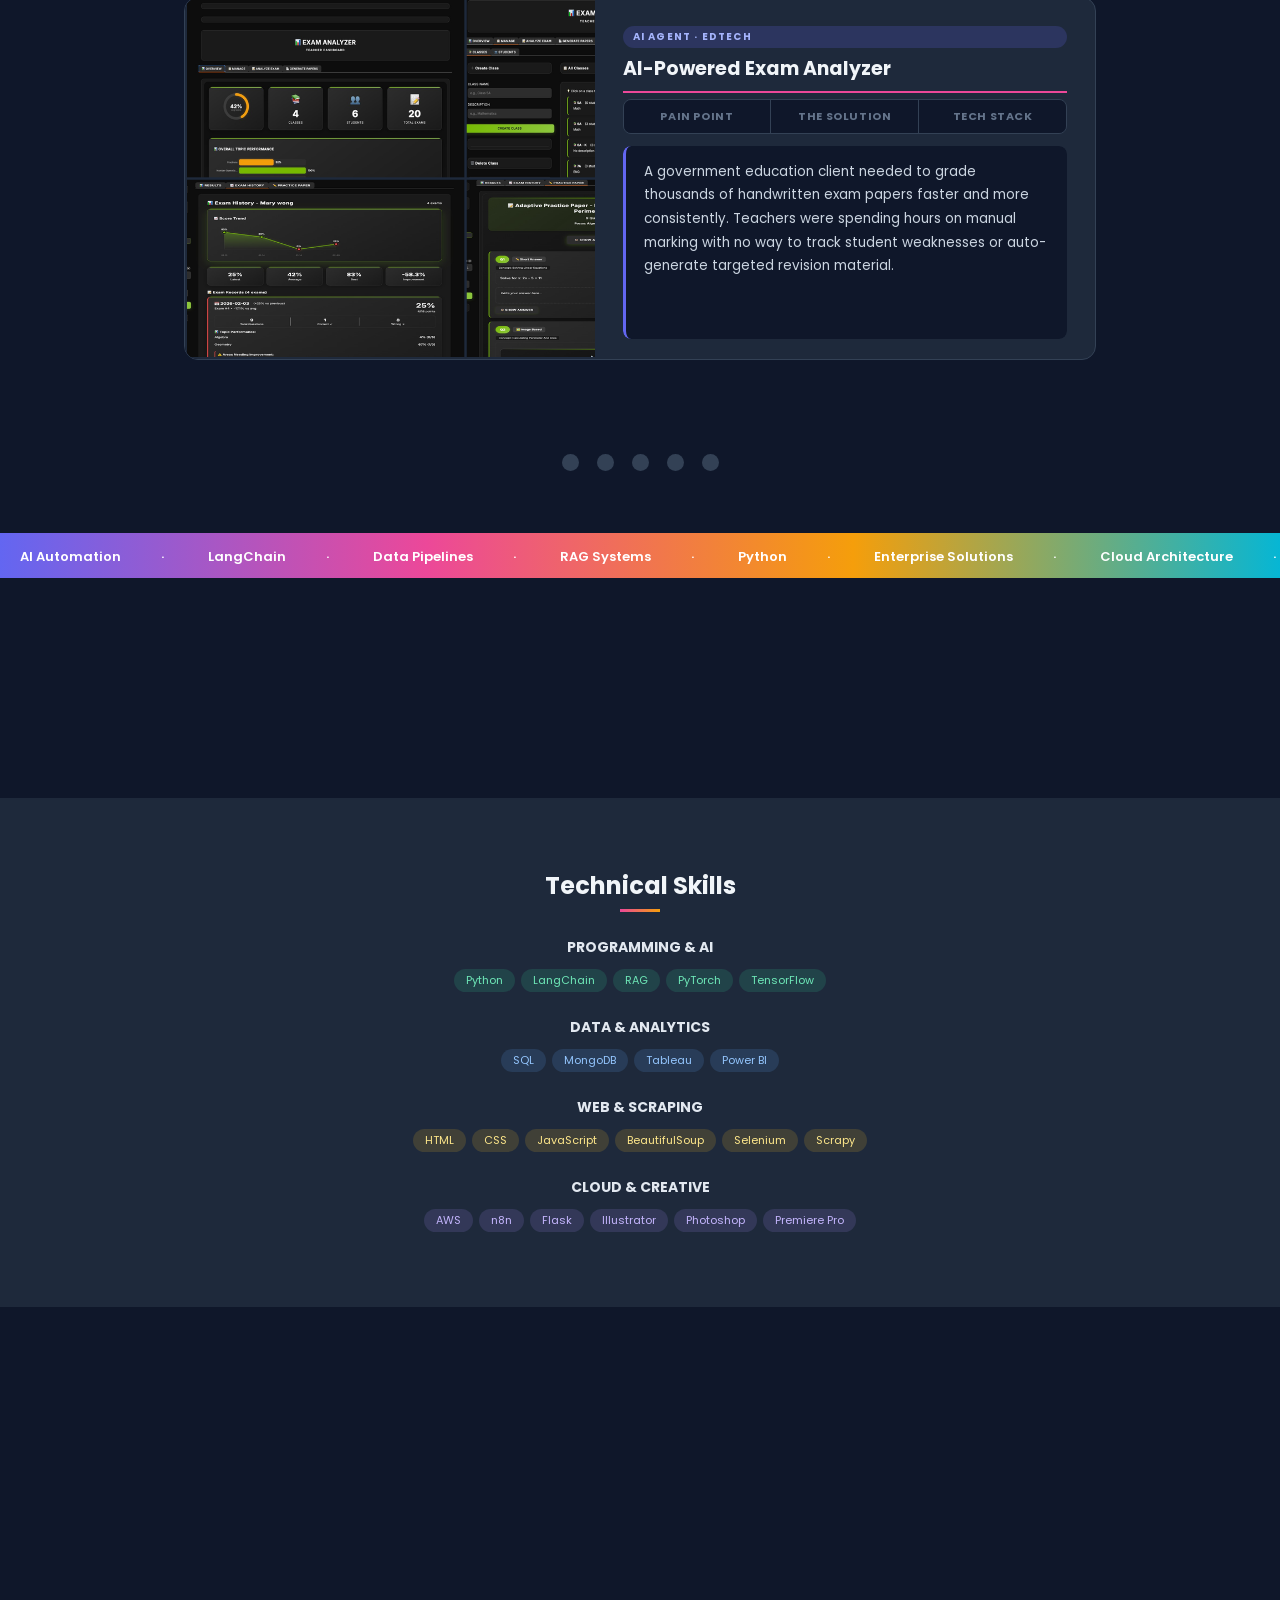
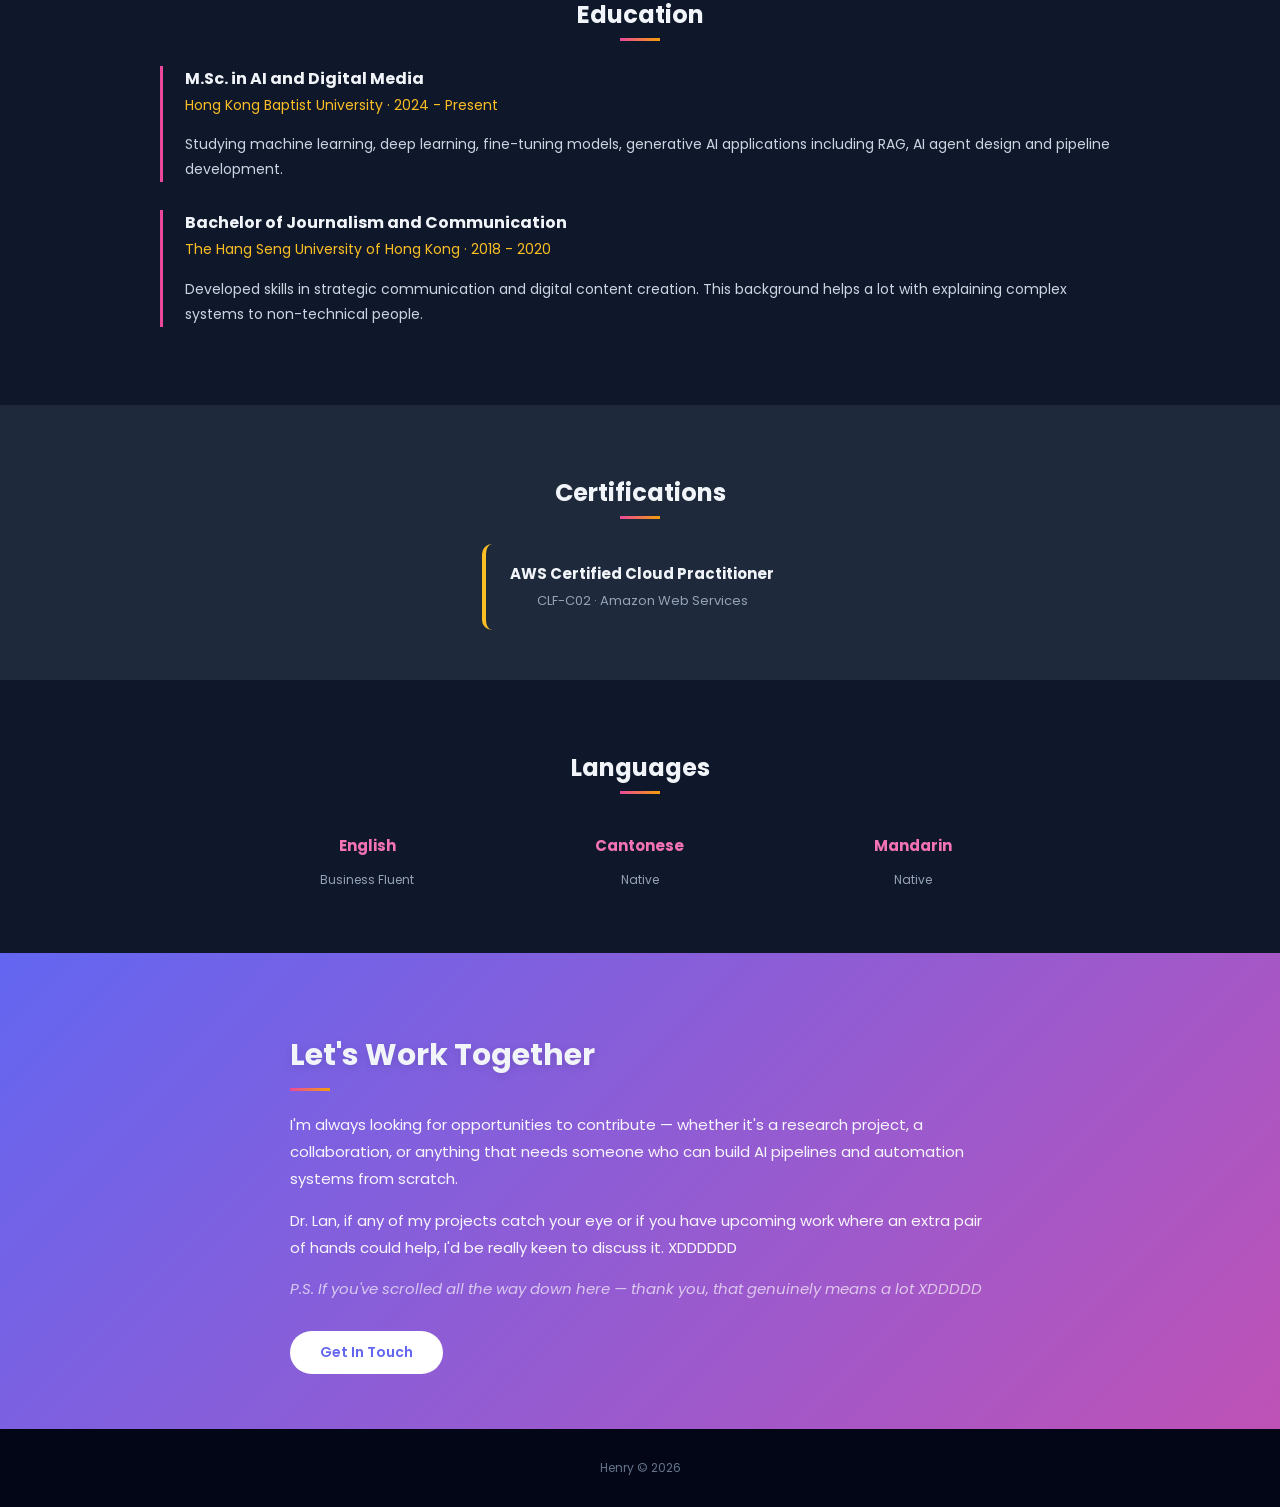
==== commit 442e2460: "Update index.html" ====
--- a/index.html
+++ b/index.html
@@ -388,8 +388,8 @@
         project, a collaboration, or anything that needs someone who can build AI pipelines
         and automation systems from scratch.</p>
         <p>Dr. Lan, if any of my projects catch your eye or if you have upcoming work
-        where an extra pair of hands could help, I'd be really keen to discuss it.</p>
-        <p class="thanks-note">P.S. If you've scrolled all the way down here &mdash; thank you, that genuinely means a lot.</p>
+        where an extra pair of hands could help, I'd be really keen to discuss it. XDDDDDD</p>
+        <p class="thanks-note">P.S. If you've scrolled all the way down here &mdash; thank you, that genuinely means a lot XDDDDD</p>
         <a href="mailto:24491829@life.hkbu.edu.hk" class="cta-btn">Get In Touch</a>
     </div>
 </div>
--- a/style.css
+++ b/style.css
@@ -1,4 +1,4 @@
-
+/* dark theme portfolio */
 html {
     scroll-behavior: smooth;
 }
@@ -29,7 +29,7 @@
     100% { background-position: 0% 50%; }
 }
 
-
+/* sticky nav */
 .topnav {
     position: sticky;
     top: 0;
@@ -901,11 +901,45 @@
     color: #64748b;
 }
 
-.experiment-list {
+.tool-grid {
     display: flex;
-    flex-direction: column;
-    gap: 10px;
-    margin-top: 16px;
+    flex-wrap: wrap;
+    gap: 14px;
+    margin: 18px 0;
+}
+
+.tool-card {
+    flex: 1 1 45%;
+    background: rgba(15,23,42,0.9);
+    border-radius: 10px;
+    padding: 18px 20px;
+    border: 1px solid #334155;
+    transition: 0.3s;
+}
+
+.tool-card:hover {
+    transform: translateY(-3px);
+    box-shadow: 0 6px 20px rgba(99,102,241,0.15);
+    border-color: #6366f1;
+}
+
+.tool-icon {
+    font-size: 28px;
+    display: block;
+    margin-bottom: 6px;
+}
+
+.tool-card h3 {
+    color: #a5b4fc;
+    font-size: 15px;
+    margin: 0 0 6px;
+}
+
+.tool-card p {
+    font-size: 13px;
+    color: #94a3b8;
+    line-height: 1.65;
+    margin: 0;
 }
 
 .lesson-toggle {
@@ -1052,6 +1086,15 @@
     overflow: hidden;
     border-radius: 10px;
     vertical-align: top;
+    transition: transform 0.4s, box-shadow 0.4s, z-index 0s;
+    z-index: 1;
+    cursor: pointer;
+}
+
+.dest-card:hover {
+    transform: scale(1.35);
+    box-shadow: 0 12px 40px rgba(0,0,0,0.5);
+    z-index: 10;
 }
 
 .dest-card img {
@@ -1063,8 +1106,8 @@
 }
 
 .dest-card:hover img {
-    transform: scale(1.08);
-    filter: brightness(0.65);
+    height: 260px;
+    filter: brightness(0.55);
 }
 
 .dest-overlay {
@@ -1072,8 +1115,8 @@
     bottom: 0;
     left: 0;
     right: 0;
-    padding: 35px 14px 14px 14px;
-    background: linear-gradient(transparent, rgba(0,0,0,0.75));
+    padding: 40px 14px 14px 14px;
+    background: linear-gradient(transparent, rgba(0,0,0,0.85));
     opacity: 0;
     transition: 0.4s;
 }
@@ -1094,6 +1137,15 @@
     color: #fbbf24;
     font-size: 12px;
     margin-top: 2px;
+}
+
+.dest-info {
+    display: block;
+    color: rgba(255,255,255,0.85);
+    font-size: 11px;
+    line-height: 1.5;
+    margin-top: 6px;
+    font-style: italic;
 }
 
 .travel-quote {
@@ -1180,8 +1232,11 @@
     .parallax { height: 140px; background-attachment: scroll; }
 
     .dest-card { width: 90%; margin: 6px auto; display: block; }
+    .dest-card:hover { transform: scale(1.05); }
     .dest-grid { text-align: center; }
     .travel-banner { height: 200px; }
+    .tool-grid { flex-direction: column; }
+    .tool-card { flex: 1 1 100%; }
 }
 
 @media (max-width: 480px) {
